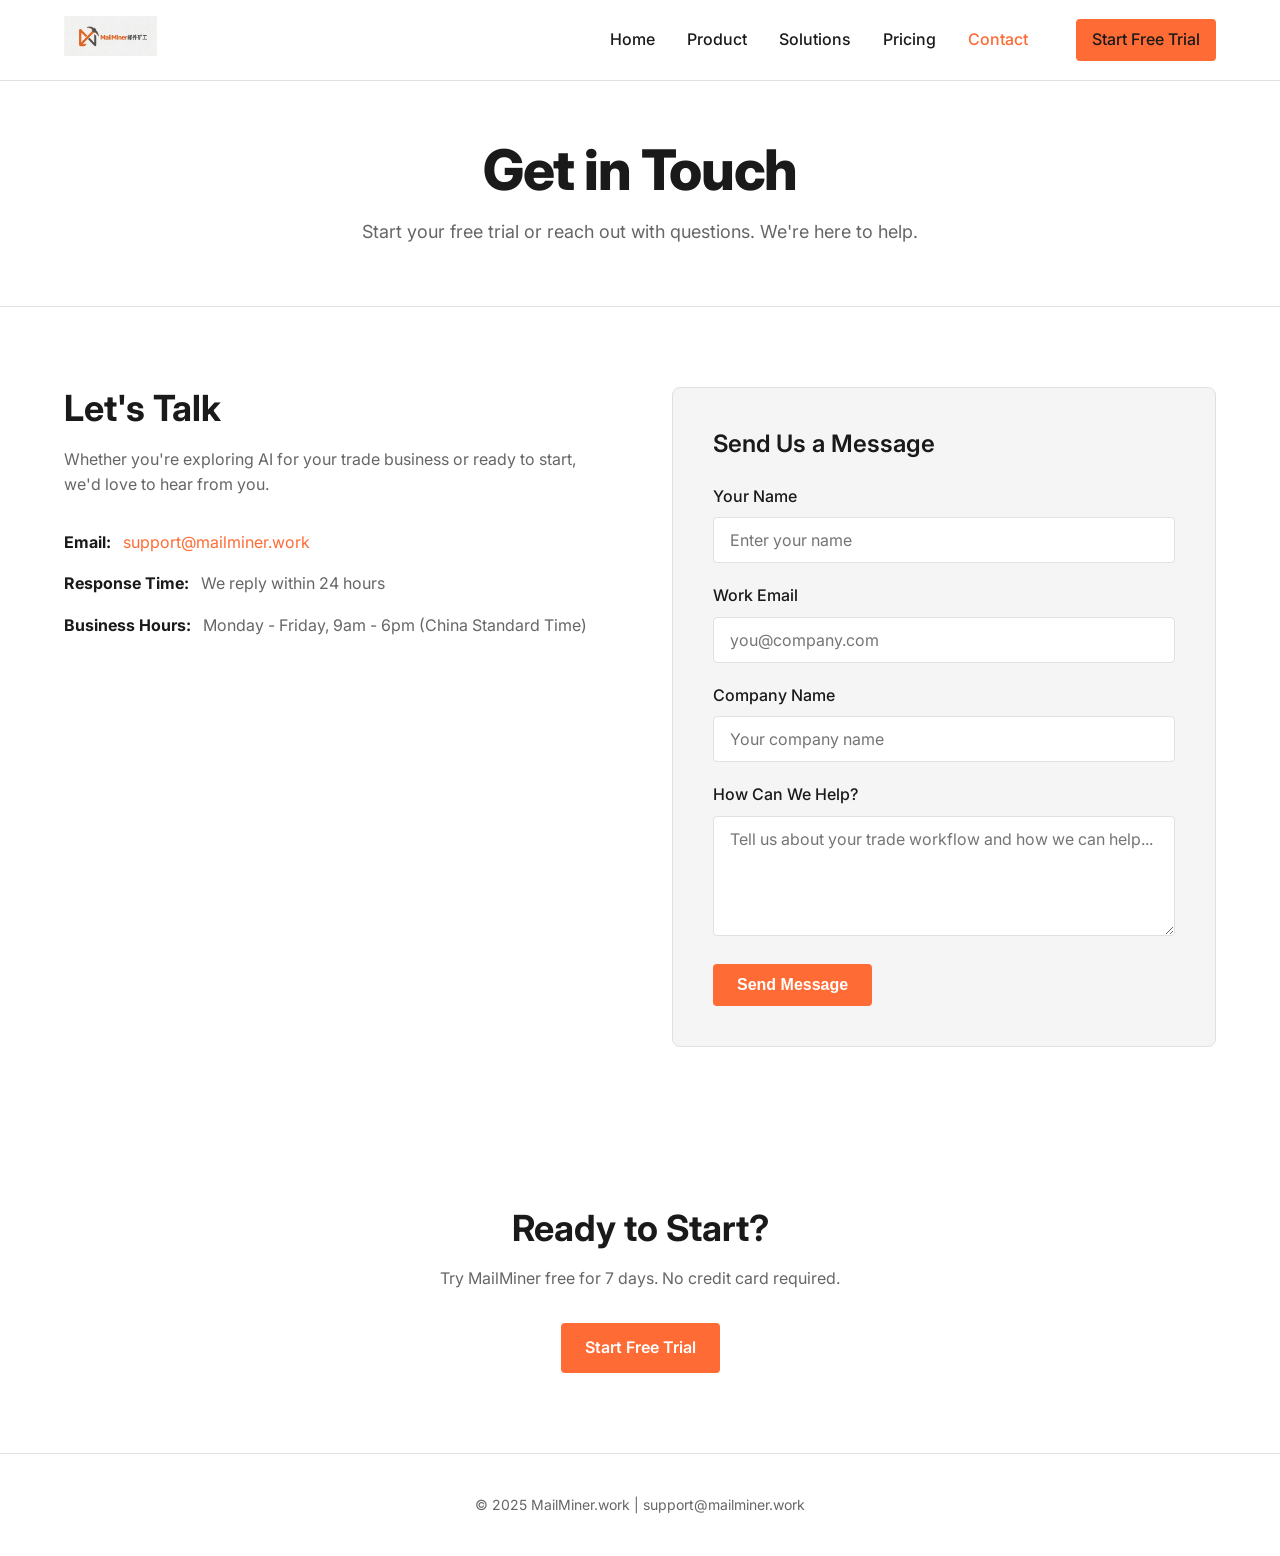
==== contact.html @ 0ec6c7e3 "Replace logo with transparent version (21KB WebP)" ====
<!DOCTYPE html>
<html lang="en">
<head>
  <meta charset="UTF-8">
  <meta name="viewport" content="width=device-width, initial-scale=1.0">
  <title>Contact - MailMiner</title>
  <meta name="description" content="Get in touch with MailMiner. Start your 7-day free trial or contact our team.">
  <link rel="stylesheet" href="assets/style.css">
  <link rel="preconnect" href="https://fonts.googleapis.com">
  <link rel="preconnect" href="https://fonts.gstatic.com" crossorigin>
  <link href="https://fonts.googleapis.com/css2?family=Inter:wght@400;500;600;700;800&display=swap" rel="stylesheet">
</head>
<body>
  <!-- Navigation -->
  <nav class="nav">
    <div class="container nav-inner">
      <a href="index.html" class="nav-logo">
        <img src="assets/logo-transparent.webp" alt="MailMiner">
      </a>
      <div class="nav-links">
        <a href="index.html">Home</a>
        <a href="product.html">Product</a>
        <a href="solutions.html">Solutions</a>
        <a href="pricing.html">Pricing</a>
        <a href="contact.html" class="active">Contact</a>
        <a href="contact.html" class="btn btn-primary btn-sm nav-cta">Start Free Trial</a>
      </div>
    </div>
  </nav>

  <!-- Page Header -->
  <header class="page-header">
    <div class="container">
      <h1>Get in Touch</h1>
      <p>Start your free trial or reach out with questions. We're here to help.</p>
    </div>
  </header>

  <!-- Contact Section -->
  <section class="section">
    <div class="container">
      <div class="contact-grid">
        <!-- Contact Info -->
        <div class="contact-info">
          <h2>Let's Talk</h2>
          <p>Whether you're exploring AI for your trade business or ready to start, we'd love to hear from you.</p>

          <div class="contact-item">
            <strong>Email:</strong>
            <a href="mailto:support@mailminer.work">support@mailminer.work</a>
          </div>

          <div class="contact-item">
            <strong>Response Time:</strong>
            <span>We reply within 24 hours</span>
          </div>

          <div class="contact-item">
            <strong>Business Hours:</strong>
            <span>Monday - Friday, 9am - 6pm (China Standard Time)</span>
          </div>
        </div>

        <!-- Contact Form -->
        <div class="contact-form">
          <h3>Send Us a Message</h3>
          <form action="mailto:support@mailminer.work" method="POST" enctype="text/plain">
            <div class="form-group">
              <label for="name">Your Name</label>
              <input type="text" id="name" name="name" placeholder="Enter your name" required>
            </div>
            <div class="form-group">
              <label for="email">Work Email</label>
              <input type="email" id="email" name="email" placeholder="you@company.com" required>
            </div>
            <div class="form-group">
              <label for="company">Company Name</label>
              <input type="text" id="company" name="company" placeholder="Your company name">
            </div>
            <div class="form-group">
              <label for="message">How Can We Help?</label>
              <textarea id="message" name="message" placeholder="Tell us about your trade workflow and how we can help..." required></textarea>
            </div>
            <button type="submit" class="btn btn-primary">Send Message</button>
          </form>
        </div>
      </div>
    </div>
  </section>

  <!-- Success Message (Hidden by default, shown after mailto) -->
  <section class="section" id="success-section" style="display: none;">
    <div class="container">
      <div class="success-message" style="max-width: 600px; margin: 0 auto;">
        <div class="icon">✉️</div>
        <h3>Thanks! Our team will reach out within 24 hours.</h3>
        <p style="margin-top: 16px;">Check your email client - your message should open automatically. Just send it to complete your request.</p>
        <a href="index.html" class="btn btn-secondary" style="margin-top: 24px;">Back to Home</a>
      </div>
    </div>
  </section>

  <!-- CTA Section -->
  <section class="section" style="text-align: center;">
    <div class="container">
      <h2 style="margin-bottom: 16px;">Ready to Start?</h2>
      <p style="margin-bottom: 32px;">Try MailMiner free for 7 days. No credit card required.</p>
      <a href="contact.html" class="btn btn-primary">Start Free Trial</a>
    </div>
  </section>

  <!-- Footer -->
  <footer class="footer">
    <div class="container">
      <p>© 2025 MailMiner.work | <a href="mailto:support@mailminer.work">support@mailminer.work</a></p>
    </div>
  </footer>

  <script>
    // Detect if user came from mailto submission by checking URL hash
    if (window.location.hash === '#submitted') {
      document.getElementById('success-section').style.display = 'block';
      document.querySelector('.contact-grid').style.display = 'none';
    }
  </script>
</body>
</html>
---- assets/style.css ----
/* ========================================
   MailMiner Website Styles
   Light Mode + Dark Mode Support
   ======================================== */

/* CSS Custom Properties */
:root {
  /* Light Mode (Default) */
  --bg-primary: #FFFFFF;
  --bg-card: #F5F5F5;
  --text-primary: #1A1A1A;
  --text-secondary: #666666;
  --border: #E0E0E0;
  --primary: #FF6B35;
  --primary-dark: #E55A2B;

  /* Spacing */
  --container-width: 1200px;
  --section-padding: 80px 0;
  --card-padding: 32px;

  /* Typography */
  --font-family: 'Inter', -apple-system, BlinkMacSystemFont, 'Segoe UI', sans-serif;
  --font-size-h1: 56px;
  --font-size-h2: 36px;
  --font-size-h3: 24px;
  --font-size-body: 16px;
  --font-size-small: 14px;

  /* Effects */
  --transition-fast: 150ms ease;
  --transition-normal: 200ms ease;
  --border-radius: 8px;
  --border-radius-sm: 4px;
}

/* Dark Mode */
@media (prefers-color-scheme: dark) {
  :root {
    --bg-primary: #1A1A1A;
    --bg-card: #2D2D2D;
    --text-primary: #FFFFFF;
    --text-secondary: #B0B0B0;
    --border: #3D3D3D;
  }
}

/* ========================================
   Reset & Base
   ======================================== */

*, *::before, *::after {
  box-sizing: border-box;
  margin: 0;
  padding: 0;
}

html {
  scroll-behavior: smooth;
}

body {
  font-family: var(--font-family);
  font-size: var(--font-size-body);
  line-height: 1.6;
  color: var(--text-primary);
  background-color: var(--bg-primary);
  -webkit-font-smoothing: antialiased;
  -moz-osx-font-smoothing: grayscale;
}

a {
  color: var(--primary);
  text-decoration: none;
  transition: color var(--transition-fast);
}

a:hover {
  color: var(--primary-dark);
}

img {
  max-width: 100%;
  height: auto;
}

ul, ol {
  list-style: none;
}

/* ========================================
   Typography
   ======================================== */

h1 {
  font-size: var(--font-size-h1);
  font-weight: 800;
  line-height: 1.1;
  letter-spacing: -0.02em;
}

h2 {
  font-size: var(--font-size-h2);
  font-weight: 700;
  line-height: 1.2;
}

h3 {
  font-size: var(--font-size-h3);
  font-weight: 600;
  line-height: 1.3;
}

p {
  color: var(--text-secondary);
}

.text-secondary {
  color: var(--text-secondary);
}

.text-primary {
  color: var(--primary);
}

/* ========================================
   Layout
   ======================================== */

.container {
  max-width: var(--container-width);
  margin: 0 auto;
  padding: 0 24px;
}

.section {
  padding: var(--section-padding);
}

.section-header {
  text-align: center;
  margin-bottom: 48px;
}

.section-header h2 {
  margin-bottom: 16px;
}

.section-header p {
  max-width: 600px;
  margin: 0 auto;
}

/* ========================================
   Navigation
   ======================================== */

.nav {
  position: fixed;
  top: 0;
  left: 0;
  right: 0;
  z-index: 1000;
  background-color: var(--bg-primary);
  border-bottom: 1px solid var(--border);
  padding: 16px 0;
}

.nav-inner {
  display: flex;
  align-items: center;
  justify-content: space-between;
}

.nav-logo img {
  height: 40px;
  width: auto;
}

.nav-links {
  display: flex;
  align-items: center;
  gap: 32px;
}

.nav-links a {
  color: var(--text-primary);
  font-size: var(--font-size-body);
  font-weight: 500;
  transition: color var(--transition-fast);
}

.nav-links a:hover,
.nav-links a.active {
  color: var(--primary);
}

.nav-cta {
  margin-left: 16px;
}

/* ========================================
   Buttons
   ======================================== */

.btn {
  display: inline-flex;
  align-items: center;
  justify-content: center;
  gap: 8px;
  padding: 12px 24px;
  font-size: var(--font-size-body);
  font-weight: 600;
  border-radius: var(--border-radius-sm);
  border: none;
  cursor: pointer;
  transition: all var(--transition-fast);
  text-decoration: none;
}

.btn-primary {
  background-color: var(--primary);
  color: #FFFFFF;
}

.btn-primary:hover {
  background-color: var(--primary-dark);
  transform: scale(1.02);
  color: #FFFFFF;
}

.btn-secondary {
  background-color: transparent;
  color: var(--primary);
  border: 1px solid var(--primary);
}

.btn-secondary:hover {
  background-color: var(--primary);
  color: #FFFFFF;
}

.btn-sm {
  padding: 8px 16px;
  font-size: var(--font-size-small);
}

/* ========================================
   Cards
   ======================================== */

.card {
  background-color: var(--bg-card);
  border: 1px solid var(--border);
  border-radius: var(--border-radius);
  padding: var(--card-padding);
  transition: border-color var(--transition-normal);
}

.card:hover {
  border-color: var(--primary);
}

.card-icon {
  font-size: 40px;
  margin-bottom: 16px;
}

.card h3 {
  margin-bottom: 12px;
}

.card p {
  font-size: var(--font-size-body);
}

/* ========================================
   Grid Layouts
   ======================================== */

.grid-3 {
  display: grid;
  grid-template-columns: repeat(3, 1fr);
  gap: 24px;
}

.grid-4 {
  display: grid;
  grid-template-columns: repeat(4, 1fr);
  gap: 24px;
}

.grid-2 {
  display: grid;
  grid-template-columns: repeat(2, 1fr);
  gap: 48px;
}

@media (max-width: 968px) {
  .grid-3, .grid-4 {
    grid-template-columns: repeat(2, 1fr);
  }
}

@media (max-width: 640px) {
  .grid-3, .grid-4, .grid-2 {
    grid-template-columns: 1fr;
  }
}

/* ========================================
   Hero Section
   ======================================== */

.hero {
  padding: 160px 0 100px;
  text-align: center;
}

.hero-content {
  max-width: 800px;
  margin: 0 auto;
}

.hero h1 {
  margin-bottom: 24px;
}

.hero p {
  font-size: 20px;
  margin-bottom: 40px;
  max-width: 600px;
  margin-left: auto;
  margin-right: auto;
}

.hero-cta {
  display: flex;
  gap: 16px;
  justify-content: center;
}

/* ========================================
   Value Props / Features
   ======================================== */

.value-props {
  background-color: var(--bg-card);
}

.value-prop-card {
  text-align: center;
}

.value-prop-card .card-icon {
  font-size: 48px;
  margin-bottom: 20px;
}

.value-prop-card h3 {
  margin-bottom: 8px;
}

/* ========================================
   Page Header
   ======================================== */

.page-header {
  padding: 140px 0 60px;
  text-align: center;
  border-bottom: 1px solid var(--border);
}

.page-header h1 {
  margin-bottom: 16px;
}

.page-header p {
  max-width: 600px;
  margin: 0 auto;
  font-size: 18px;
}

/* ========================================
   Forms
   ======================================== */

.form-group {
  margin-bottom: 20px;
}

.form-group label {
  display: block;
  margin-bottom: 8px;
  font-weight: 500;
}

.form-group input,
.form-group textarea {
  width: 100%;
  padding: 12px 16px;
  font-size: var(--font-size-body);
  font-family: var(--font-family);
  background-color: var(--bg-primary);
  border: 1px solid var(--border);
  border-radius: var(--border-radius-sm);
  color: var(--text-primary);
  transition: border-color var(--transition-fast);
}

.form-group input:focus,
.form-group textarea:focus {
  outline: none;
  border-color: var(--primary);
}

.form-group textarea {
  min-height: 120px;
  resize: vertical;
}

/* ========================================
   Pricing Cards
   ======================================== */

.pricing-card {
  text-align: center;
  padding: 48px 32px;
}

.pricing-card h3 {
  font-size: 20px;
  margin-bottom: 8px;
}

.pricing-card .price {
  font-size: 48px;
  font-weight: 800;
  color: var(--text-primary);
  margin-bottom: 8px;
}

.pricing-card .price span {
  font-size: 16px;
  font-weight: 400;
  color: var(--text-secondary);
}

.pricing-card .description {
  margin-bottom: 24px;
  color: var(--text-secondary);
}

.pricing-card ul {
  text-align: left;
  margin-bottom: 32px;
}

.pricing-card li {
  padding: 8px 0;
  border-bottom: 1px solid var(--border);
  color: var(--text-secondary);
}

.pricing-card li:last-child {
  border-bottom: none;
}

.pricing-card .btn {
  width: 100%;
}

/* ========================================
   Footer
   ======================================== */

.footer {
  padding: 40px 0;
  border-top: 1px solid var(--border);
  text-align: center;
  color: var(--text-secondary);
  font-size: var(--font-size-small);
}

.footer a {
  color: var(--text-secondary);
}

.footer a:hover {
  color: var(--primary);
}

/* ========================================
   Solutions Page
   ======================================== */

.solution-card {
  display: flex;
  flex-direction: column;
}

.solution-card h3 {
  margin-bottom: 12px;
}

/* ========================================
   Contact Page
   ======================================== */

.contact-grid {
  display: grid;
  grid-template-columns: 1fr 1fr;
  gap: 64px;
  align-items: start;
}

.contact-info h2 {
  margin-bottom: 16px;
}

.contact-info p {
  margin-bottom: 32px;
}

.contact-item {
  display: flex;
  align-items: center;
  gap: 12px;
  margin-bottom: 16px;
  color: var(--text-secondary);
}

.contact-item strong {
  color: var(--text-primary);
}

.contact-form {
  background-color: var(--bg-card);
  padding: 40px;
  border-radius: var(--border-radius);
  border: 1px solid var(--border);
}

.contact-form h3 {
  margin-bottom: 24px;
}

/* ========================================
   Success Message
   ======================================== */

.success-message {
  text-align: center;
  padding: 60px 40px;
  background-color: var(--bg-card);
  border-radius: var(--border-radius);
  border: 1px solid var(--border);
}

.success-message .icon {
  font-size: 64px;
  margin-bottom: 24px;
}

.success-message h3 {
  margin-bottom: 12px;
}

/* ========================================
   Utility Classes
   ======================================== */

.text-center {
  text-align: center;
}

.mt-24 {
  margin-top: 24px;
}

.mt-48 {
  margin-top: 48px;
}

.mb-24 {
  margin-bottom: 24px;
}

.mb-48 {
  margin-bottom: 48px;
}

/* ========================================
   Responsive
   ======================================== */

@media (max-width: 768px) {
  :root {
    --font-size-h1: 40px;
    --font-size-h2: 28px;
    --font-size-h3: 20px;
    --section-padding: 60px 0;
  }

  .nav-links {
    gap: 16px;
  }

  .hero {
    padding: 120px 0 60px;
  }

  .hero-cta {
    flex-direction: column;
  }

  .contact-grid {
    grid-template-columns: 1fr;
  }
}

@media (max-width: 480px) {
  .nav {
    padding: 12px 0;
  }

  .nav-links {
    display: none;
  }

  .nav-cta {
    display: none;
  }

  :root {
    --font-size-h1: 32px;
    --font-size-h2: 24px;
  }
}
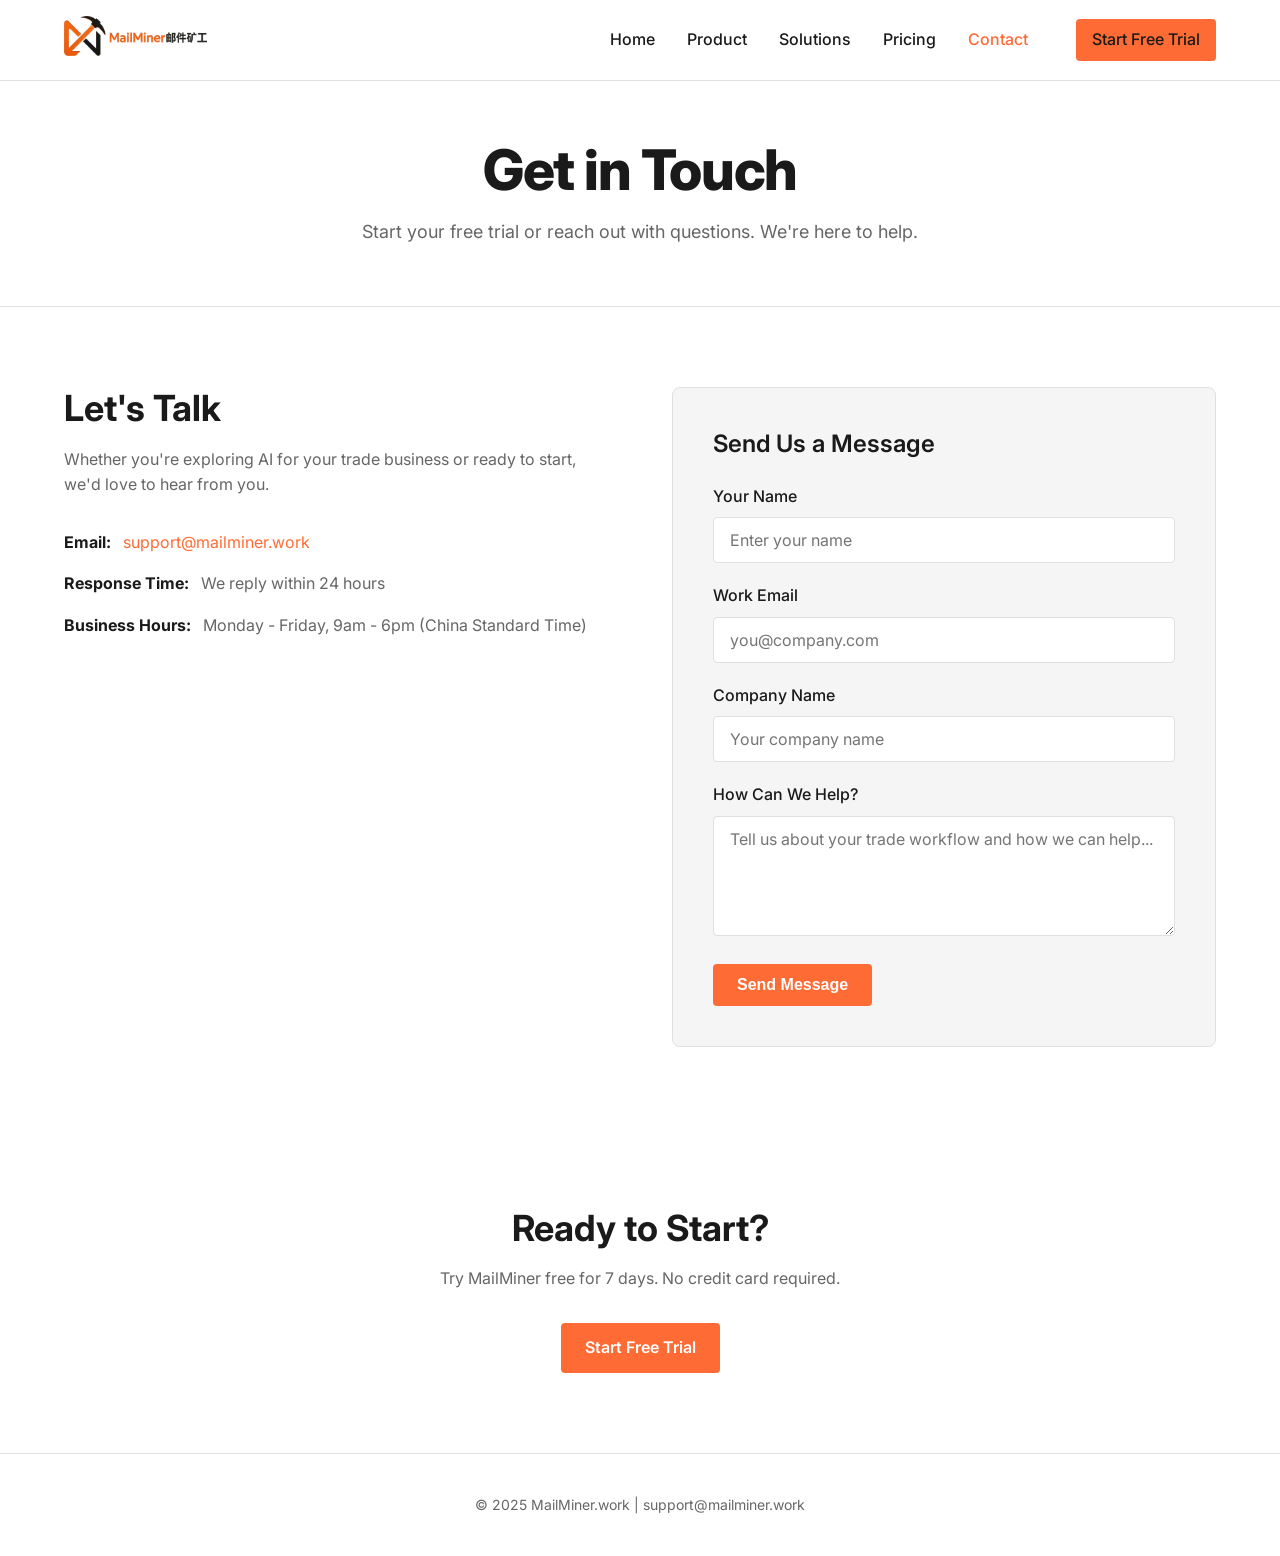
==== commit ffa2fe81: "Optimize logo: crop transparent edges, resize to 400px (15KB WebP)" ====
--- a/contact.html
+++ b/contact.html
@@ -15,7 +15,7 @@
   <nav class="nav">
     <div class="container nav-inner">
       <a href="index.html" class="nav-logo">
-        <img src="assets/logo-transparent.webp" alt="MailMiner">
+        <img src="assets/logo.webp" alt="MailMiner">
       </a>
       <div class="nav-links">
         <a href="index.html">Home</a>
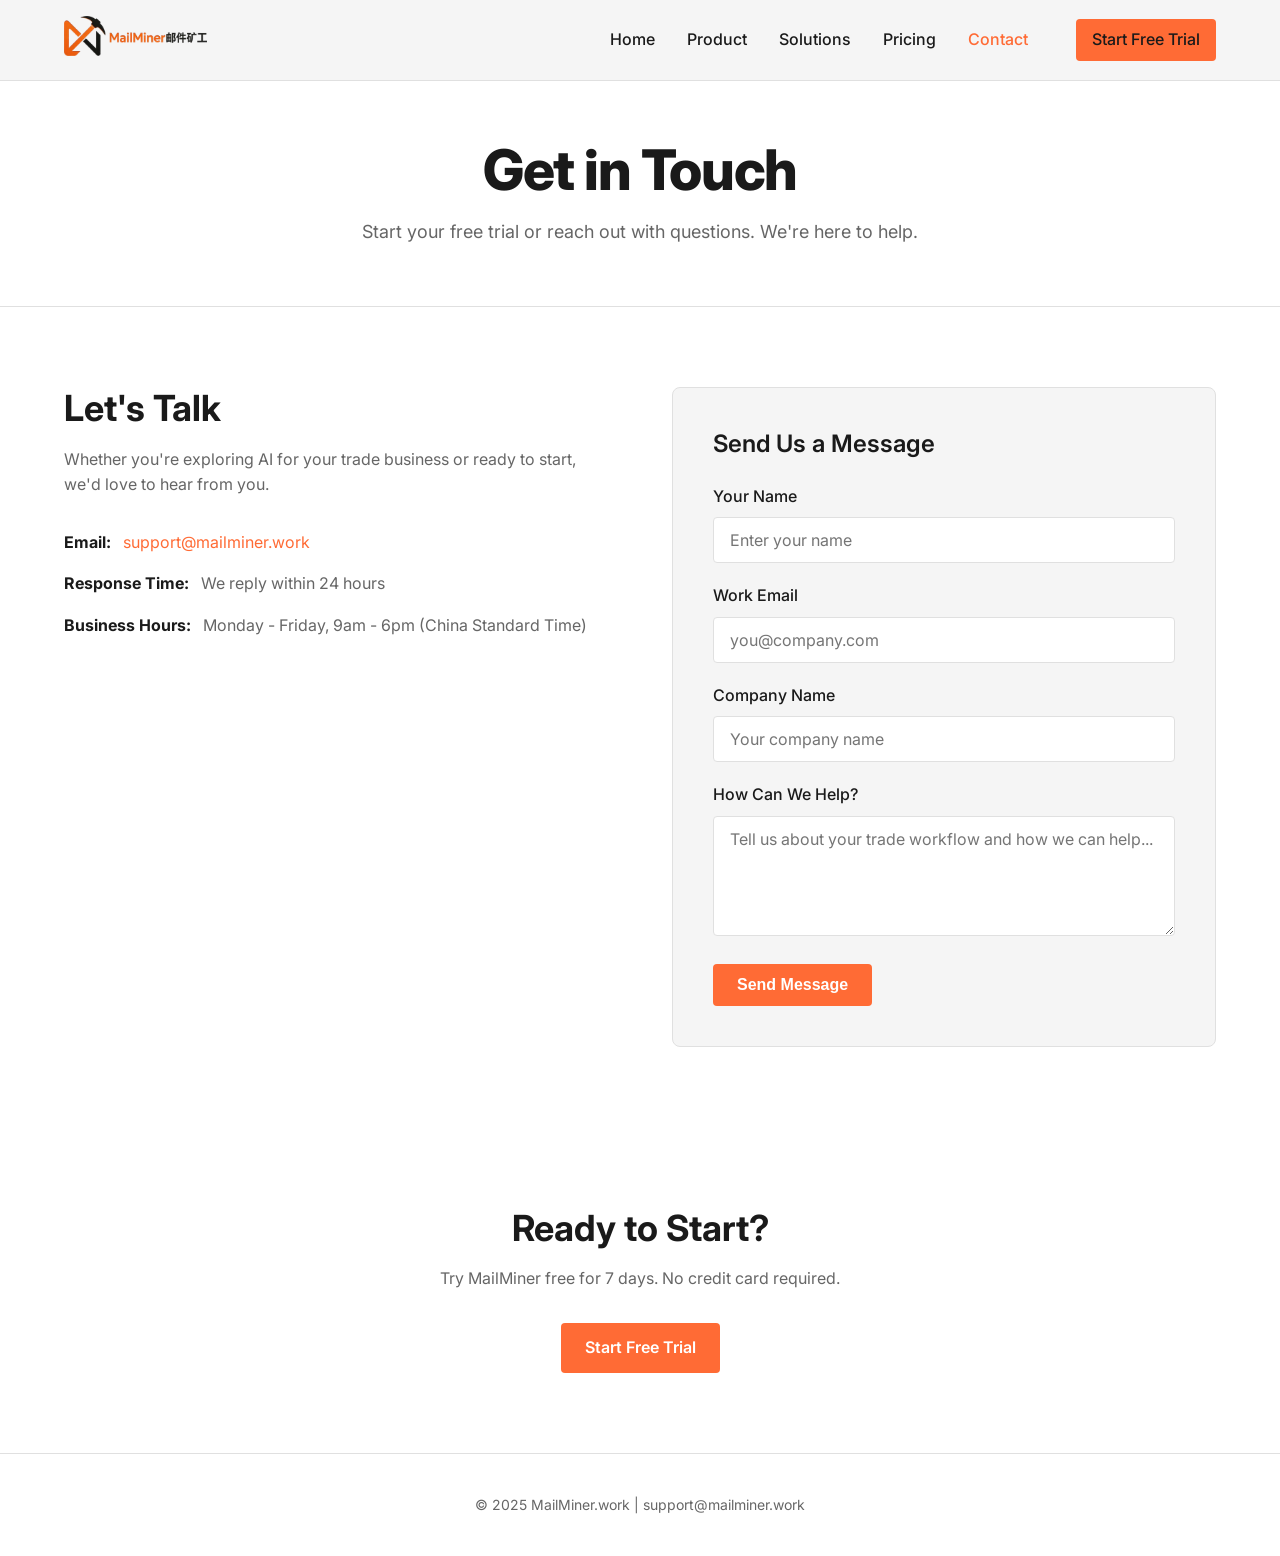
==== commit c172d859: "Update pricing: add SaaS subscription (0/mo, 5/quarter), PayPal link, and new FAQ - Add favicon to a" ====
--- a/contact.html
+++ b/contact.html
@@ -5,6 +5,8 @@
   <meta name="viewport" content="width=device-width, initial-scale=1.0">
   <title>Contact - MailMiner</title>
   <meta name="description" content="Get in touch with MailMiner. Start your 7-day free trial or contact our team.">
+  <link rel="icon" type="image/x-icon" href="/favicon.ico">
+  <link rel="icon" type="image/png" href="/favicon.png">
   <link rel="stylesheet" href="assets/style.css">
   <link rel="preconnect" href="https://fonts.googleapis.com">
   <link rel="preconnect" href="https://fonts.gstatic.com" crossorigin>
--- a/assets/style.css
+++ b/assets/style.css
@@ -161,9 +161,15 @@
   left: 0;
   right: 0;
   z-index: 1000;
-  background-color: var(--bg-primary);
+  background-color: #F5F5F5;
   border-bottom: 1px solid var(--border);
   padding: 16px 0;
+}
+
+@media (prefers-color-scheme: dark) {
+  .nav {
+    background-color: #6d6d6d;
+  }
 }
 
 .nav-inner {
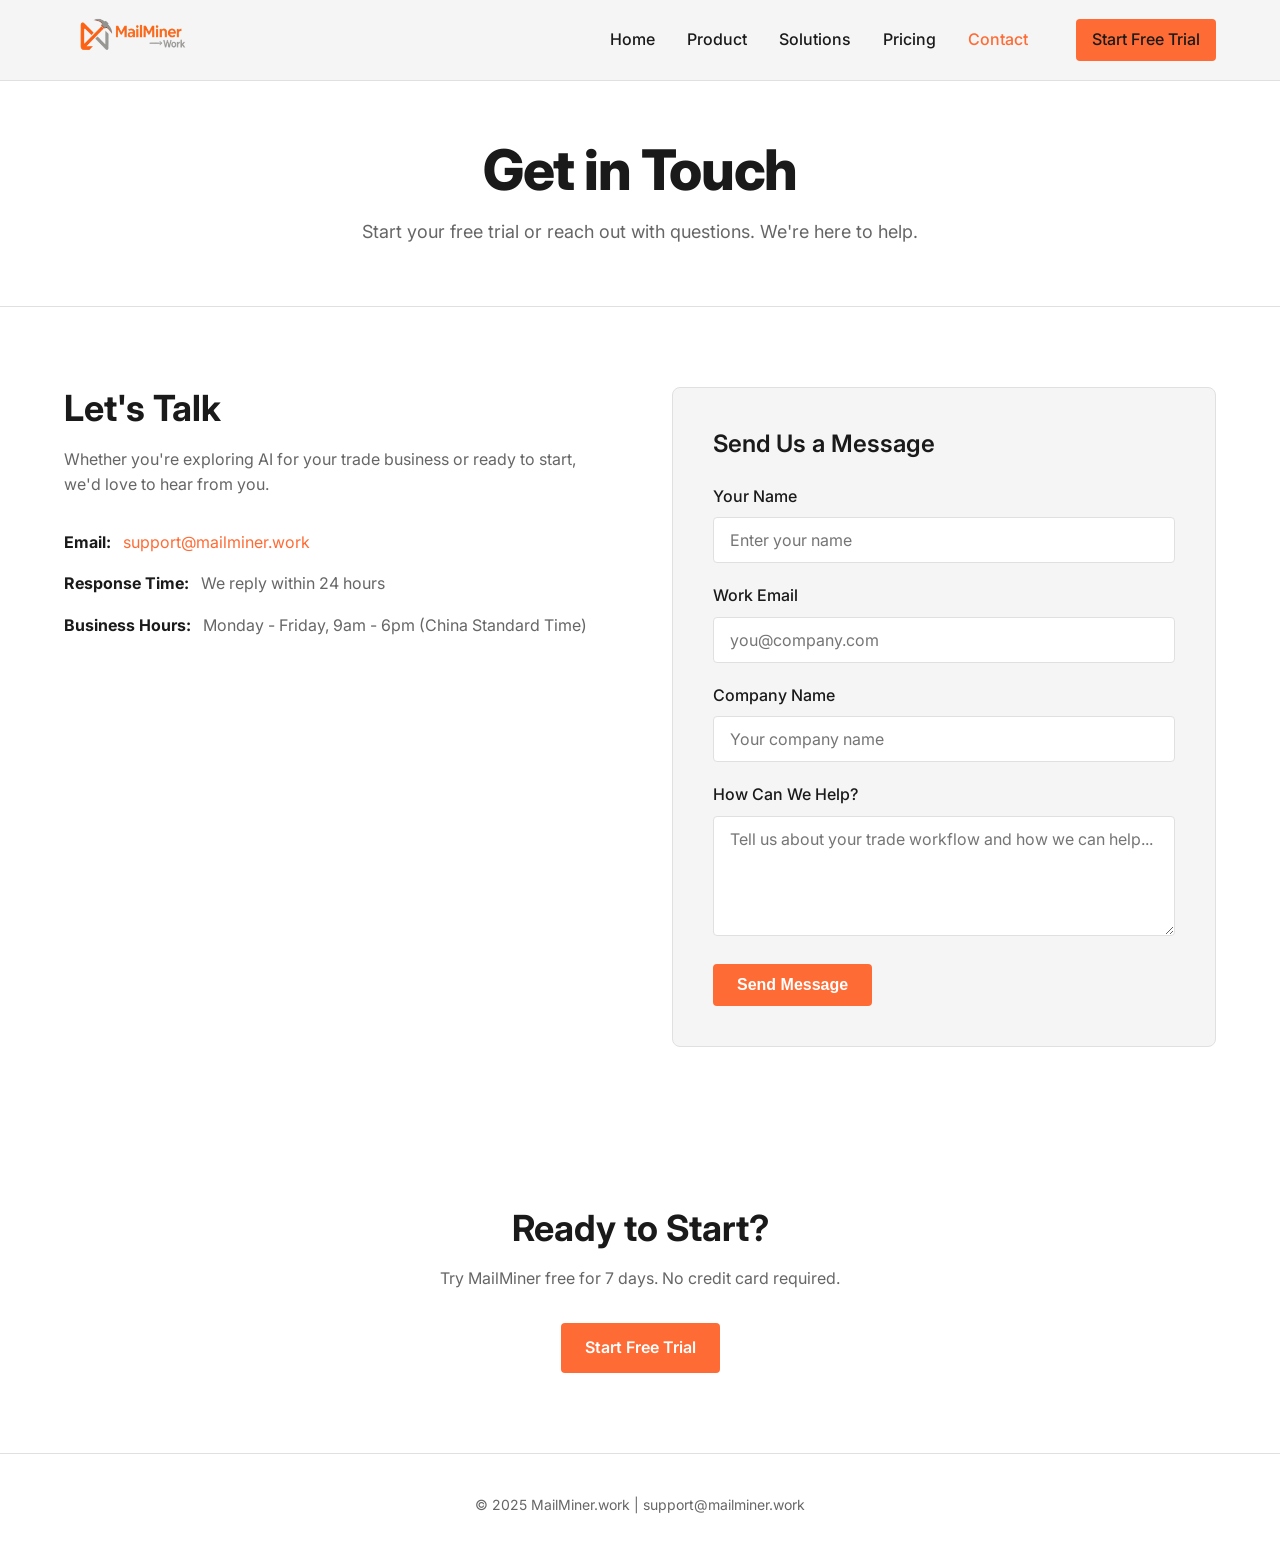
==== commit a1bbb0f6: "Update logo to logo-trimmed.png" ====
--- a/contact.html
+++ b/contact.html
@@ -17,7 +17,7 @@
   <nav class="nav">
     <div class="container nav-inner">
       <a href="index.html" class="nav-logo">
-        <img src="assets/logo.webp" alt="MailMiner">
+        <img src="assets/logo-trimmed.png" alt="MailMiner">
       </a>
       <div class="nav-links">
         <a href="index.html">Home</a>
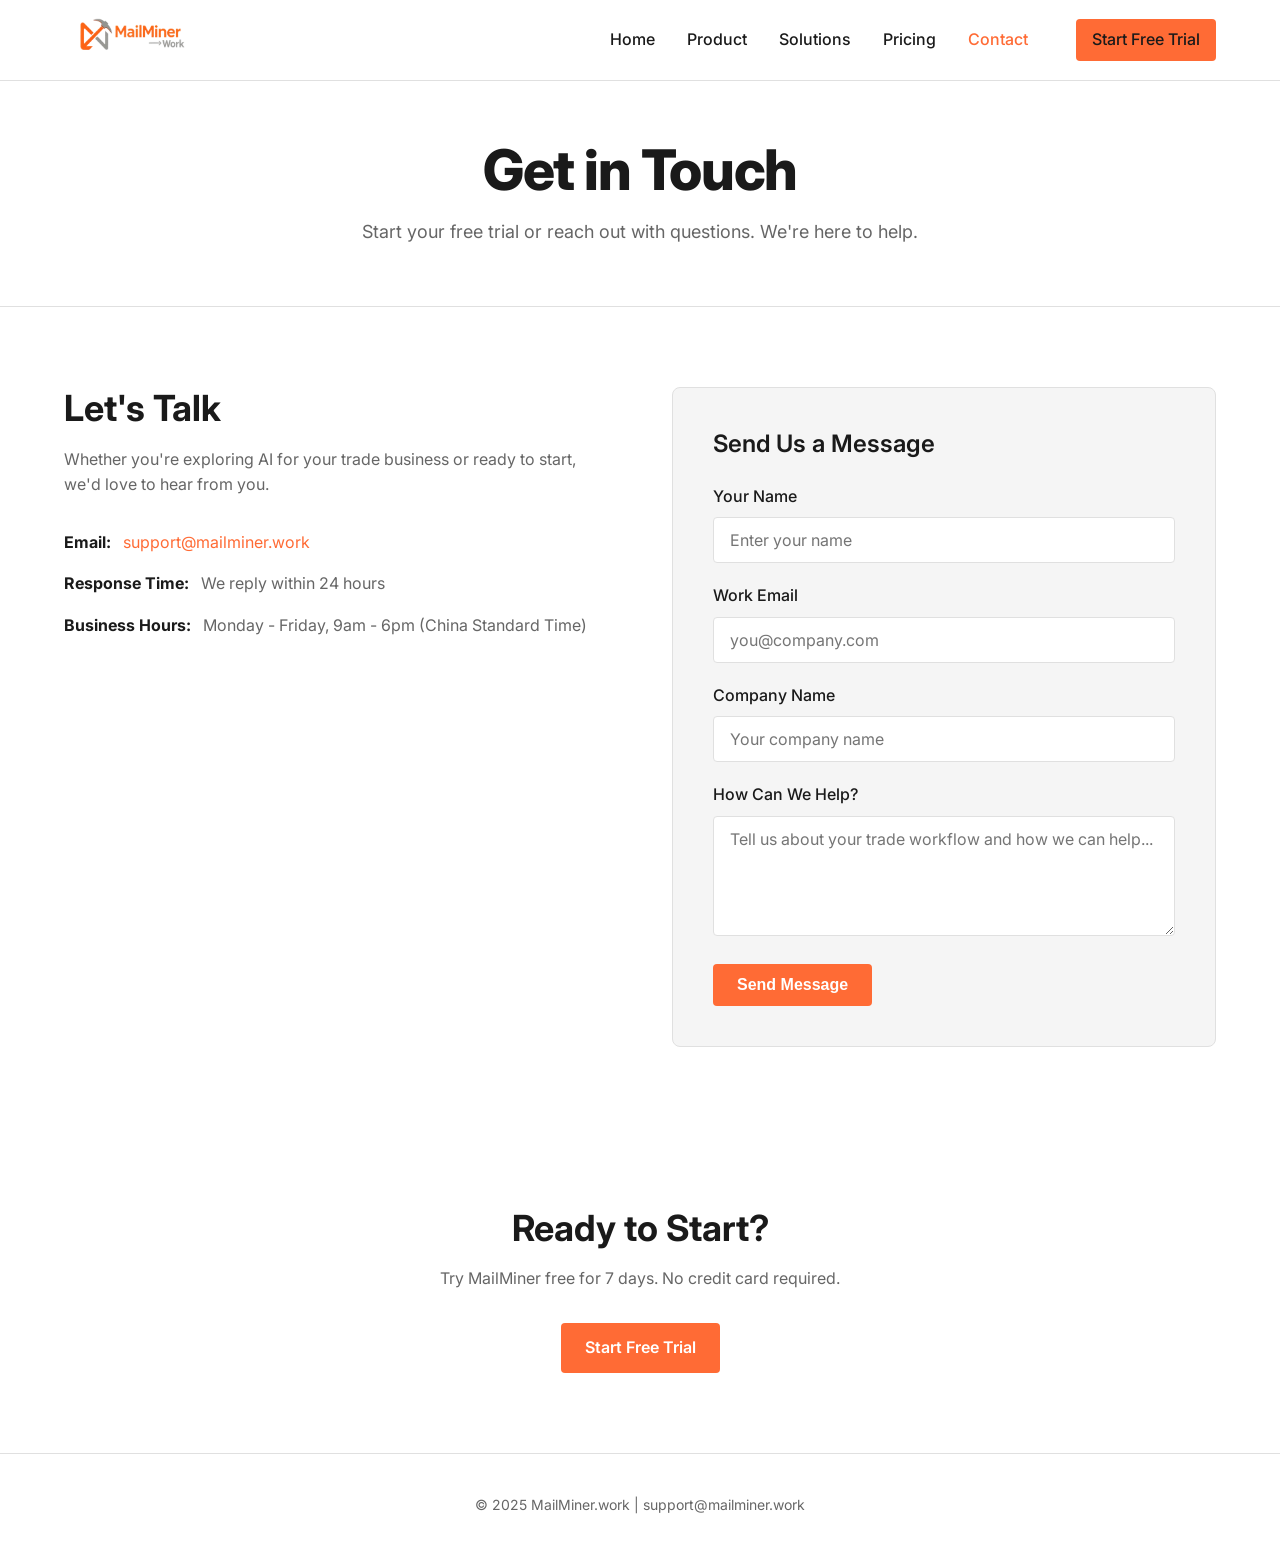
==== commit a63e735a: "Regenerate logo.webp with transparency and remove nav background" ====
--- a/contact.html
+++ b/contact.html
@@ -17,7 +17,7 @@
   <nav class="nav">
     <div class="container nav-inner">
       <a href="index.html" class="nav-logo">
-        <img src="assets/logo-trimmed.png" alt="MailMiner">
+        <img src="assets/logo.webp" alt="MailMiner">
       </a>
       <div class="nav-links">
         <a href="index.html">Home</a>
--- a/assets/style.css
+++ b/assets/style.css
@@ -161,14 +161,13 @@
   left: 0;
   right: 0;
   z-index: 1000;
-  background-color: #F5F5F5;
   border-bottom: 1px solid var(--border);
   padding: 16px 0;
 }
 
 @media (prefers-color-scheme: dark) {
   .nav {
-    background-color: #6d6d6d;
+    background-color: transparent;
   }
 }
 
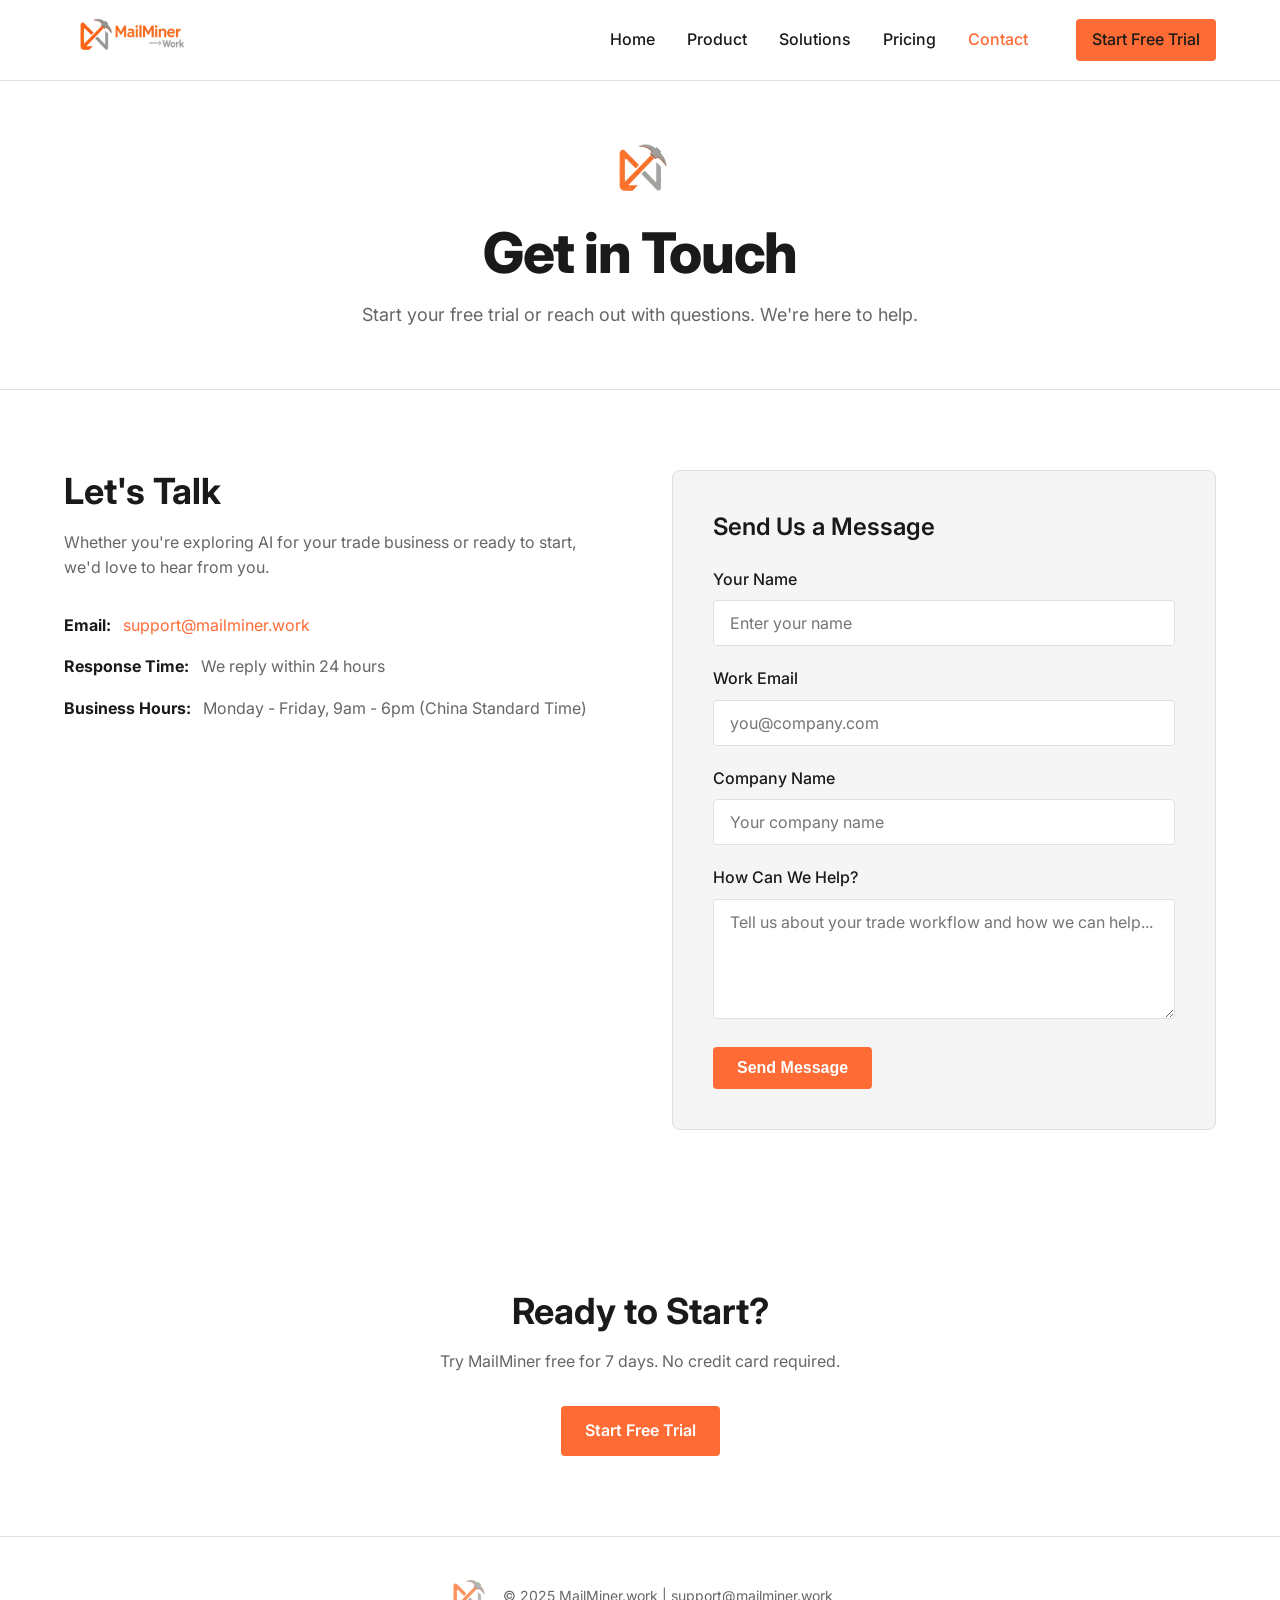
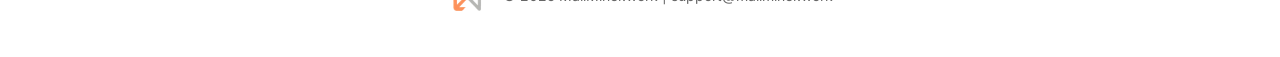
==== commit a68e614a: "Add logo-icon.webp to pages and update favicon - Add logo-icon.webp to hero, page headers, and foote" ====
--- a/contact.html
+++ b/contact.html
@@ -33,6 +33,7 @@
   <!-- Page Header -->
   <header class="page-header">
     <div class="container">
+      <img src="assets/logo-icon.webp" alt="MailMiner" style="width: 60px; height: auto; margin-bottom: 16px; opacity: 0.9;">
       <h1>Get in Touch</h1>
       <p>Start your free trial or reach out with questions. We're here to help.</p>
     </div>
@@ -114,7 +115,8 @@
   <!-- Footer -->
   <footer class="footer">
     <div class="container">
-      <p>© 2025 MailMiner.work | <a href="mailto:support@mailminer.work">support@mailminer.work</a></p>
+      <img src="assets/logo-icon.webp" alt="MailMiner" style="width: 40px; height: auto; opacity: 0.7; vertical-align: middle; margin-right: 12px;">
+      <p style="display: inline;">© 2025 MailMiner.work | <a href="mailto:support@mailminer.work">support@mailminer.work</a></p>
     </div>
   </footer>
 
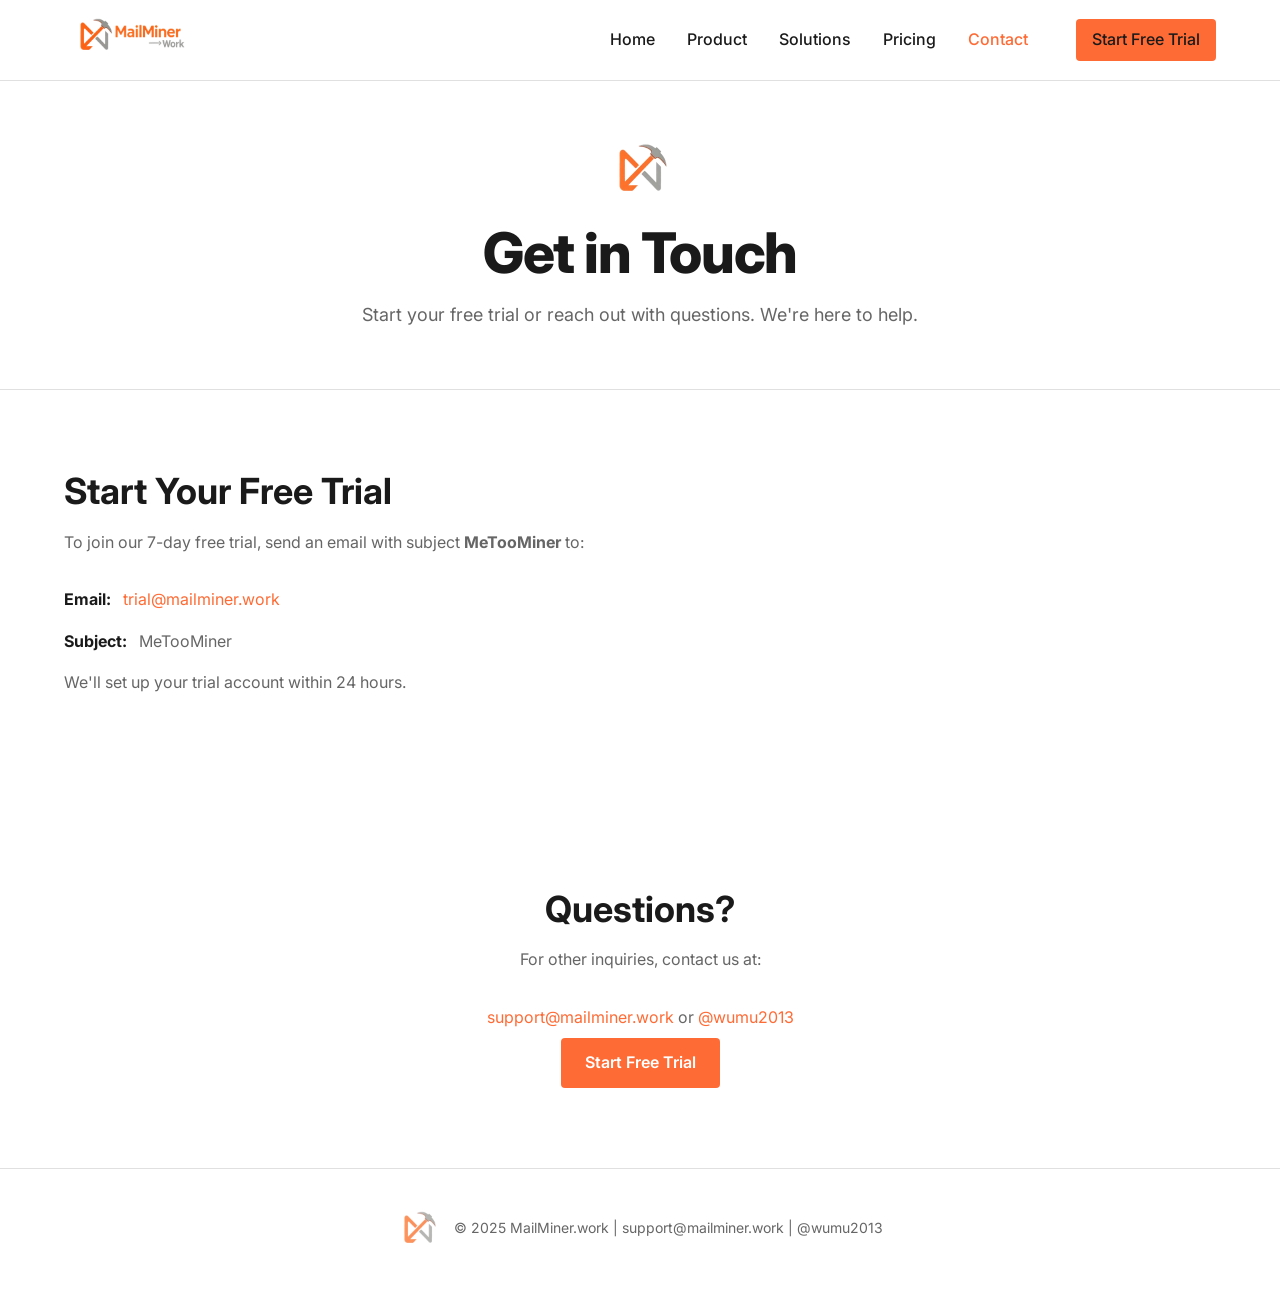
==== commit 8ed9a3c4: "Simplify contact page and add Twitter to footers - Remove contact form, use email-based trial signup" ====
--- a/contact.html
+++ b/contact.html
@@ -45,60 +45,21 @@
       <div class="contact-grid">
         <!-- Contact Info -->
         <div class="contact-info">
-          <h2>Let's Talk</h2>
-          <p>Whether you're exploring AI for your trade business or ready to start, we'd love to hear from you.</p>
+          <h2>Start Your Free Trial</h2>
+          <p>To join our 7-day free trial, send an email with subject <strong>MeTooMiner</strong> to:</p>
 
           <div class="contact-item">
             <strong>Email:</strong>
-            <a href="mailto:support@mailminer.work">support@mailminer.work</a>
+            <a href="mailto:trial@mailminer.work?subject=MeTooMiner">trial@mailminer.work</a>
           </div>
 
           <div class="contact-item">
-            <strong>Response Time:</strong>
-            <span>We reply within 24 hours</span>
+            <strong>Subject:</strong>
+            <span>MeTooMiner</span>
           </div>
 
-          <div class="contact-item">
-            <strong>Business Hours:</strong>
-            <span>Monday - Friday, 9am - 6pm (China Standard Time)</span>
-          </div>
+          <p style="margin-top: 16px;">We'll set up your trial account within 24 hours.</p>
         </div>
-
-        <!-- Contact Form -->
-        <div class="contact-form">
-          <h3>Send Us a Message</h3>
-          <form action="mailto:support@mailminer.work" method="POST" enctype="text/plain">
-            <div class="form-group">
-              <label for="name">Your Name</label>
-              <input type="text" id="name" name="name" placeholder="Enter your name" required>
-            </div>
-            <div class="form-group">
-              <label for="email">Work Email</label>
-              <input type="email" id="email" name="email" placeholder="you@company.com" required>
-            </div>
-            <div class="form-group">
-              <label for="company">Company Name</label>
-              <input type="text" id="company" name="company" placeholder="Your company name">
-            </div>
-            <div class="form-group">
-              <label for="message">How Can We Help?</label>
-              <textarea id="message" name="message" placeholder="Tell us about your trade workflow and how we can help..." required></textarea>
-            </div>
-            <button type="submit" class="btn btn-primary">Send Message</button>
-          </form>
-        </div>
-      </div>
-    </div>
-  </section>
-
-  <!-- Success Message (Hidden by default, shown after mailto) -->
-  <section class="section" id="success-section" style="display: none;">
-    <div class="container">
-      <div class="success-message" style="max-width: 600px; margin: 0 auto;">
-        <div class="icon">✉️</div>
-        <h3>Thanks! Our team will reach out within 24 hours.</h3>
-        <p style="margin-top: 16px;">Check your email client - your message should open automatically. Just send it to complete your request.</p>
-        <a href="index.html" class="btn btn-secondary" style="margin-top: 24px;">Back to Home</a>
       </div>
     </div>
   </section>
@@ -106,9 +67,14 @@
   <!-- CTA Section -->
   <section class="section" style="text-align: center;">
     <div class="container">
-      <h2 style="margin-bottom: 16px;">Ready to Start?</h2>
-      <p style="margin-bottom: 32px;">Try MailMiner free for 7 days. No credit card required.</p>
-      <a href="contact.html" class="btn btn-primary">Start Free Trial</a>
+      <h2 style="margin-bottom: 16px;">Questions?</h2>
+      <p style="margin-bottom: 32px;">For other inquiries, contact us at:</p>
+      <p style="margin-bottom: 8px;">
+        <a href="mailto:support@mailminer.work">support@mailminer.work</a>
+        or
+        <a href="https://x.com/wumu2013" target="_blank">@wumu2013</a>
+      </p>
+      <a href="mailto:trial@mailminer.work?subject=MeTooMiner" class="btn btn-primary">Start Free Trial</a>
     </div>
   </section>
 
@@ -116,16 +82,8 @@
   <footer class="footer">
     <div class="container">
       <img src="assets/logo-icon.webp" alt="MailMiner" style="width: 40px; height: auto; opacity: 0.7; vertical-align: middle; margin-right: 12px;">
-      <p style="display: inline;">© 2025 MailMiner.work | <a href="mailto:support@mailminer.work">support@mailminer.work</a></p>
+      <p style="display: inline;">© 2025 MailMiner.work | <a href="mailto:support@mailminer.work">support@mailminer.work</a> | <a href="https://x.com/wumu2013" target="_blank">@wumu2013</a></p>
     </div>
   </footer>
-
-  <script>
-    // Detect if user came from mailto submission by checking URL hash
-    if (window.location.hash === '#submitted') {
-      document.getElementById('success-section').style.display = 'block';
-      document.querySelector('.contact-grid').style.display = 'none';
-    }
-  </script>
 </body>
 </html>
--- a/assets/style.css
+++ b/assets/style.css
@@ -476,6 +476,60 @@
 }
 
 /* ========================================
+   Business Packages Toggle
+   ======================================== */
+
+.packages-toggle {
+  border-bottom: none !important;
+}
+
+.packages-toggle details {
+  margin-top: 12px;
+  font-size: 14px;
+}
+
+.packages-toggle summary {
+  cursor: pointer;
+  color: var(--primary);
+  font-weight: 500;
+  list-style: none;
+}
+
+.packages-toggle summary::-webkit-details-marker {
+  display: none;
+}
+
+.packages-toggle summary::after {
+  content: " ▶";
+  font-size: 12px;
+  transition: transform var(--transition-fast);
+}
+
+.packages-toggle details[open] summary::after {
+  content: " ▼";
+}
+
+.packages-list {
+  margin-top: 12px;
+  padding-left: 0;
+  background-color: var(--bg-primary);
+  border-radius: var(--border-radius-sm);
+  border: 1px solid var(--border);
+  overflow: hidden;
+}
+
+.packages-list li {
+  padding: 10px 16px !important;
+  border-bottom: 1px solid var(--border) !important;
+  font-size: 14px;
+  color: var(--text-secondary);
+}
+
+.packages-list li:last-child {
+  border-bottom: none !important;
+}
+
+/* ========================================
    Footer
    ======================================== */
 
